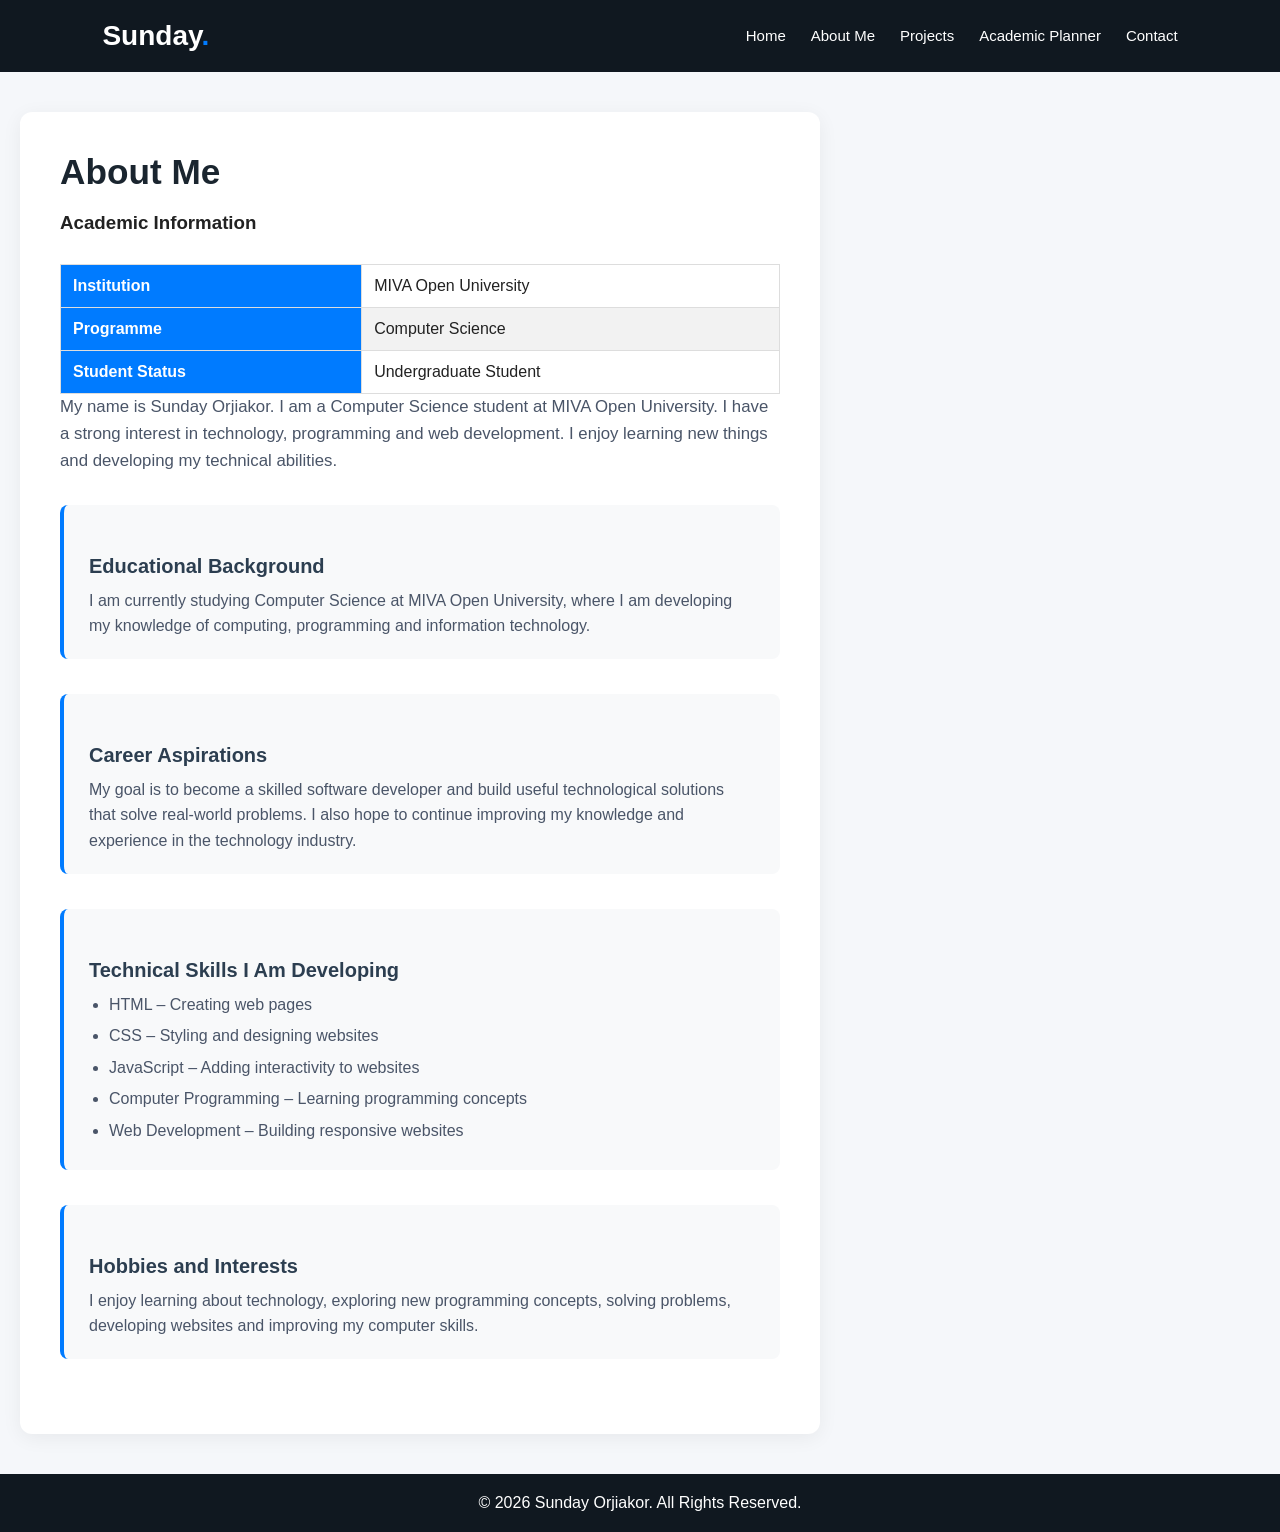
==== about.html @ 1cc2ec7a "Add files via upload" ====
<!DOCTYPE html>
<html lang="en">

<head>
    <meta charset="UTF-8">
    <meta name="viewport" content="width=device-width, initial-scale=1.0">
    <title>About Me | Sunday Orjiakor</title>
    <link rel="stylesheet" href="style.css">
</head>

<body>

    <header>
        <nav>
            <h2 class="logo">Sunday<span>.</span></h2>

            <ul>
                <li><a href="index.html">Home</a></li>
                <li><a href="about.html">About Me</a></li>
                <li><a href="projects.html">Projects</a></li>
                <li><a href="planner.html">Academic Planner</a></li>
                <li><a href="contact.html">Contact</a></li>
            </ul>
        </nav>
    </header>

    <main class="about-section">

        <h1>About Me</h1>
<h3>Academic Information</h3>

<table class="academic-table">
    <tr>
        <th>Institution</th>
        <td>MIVA Open University</td>
    </tr>
    <tr>
        <th>Programme</th>
        <td>Computer Science</td>
    </tr>
    <tr>
        <th>Student Status</th>
        <td>Undergraduate Student</td>
    </tr>
</table>
        <p>
            My name is Sunday Orjiakor. I am a Computer Science student
            at MIVA Open University. I have a strong interest in technology,
            programming and web development. I enjoy learning new things
            and developing my technical abilities.
        </p>

        <section>
            <h2>Educational Background</h2>
            <p>
                I am currently studying Computer Science at MIVA Open
                University, where I am developing my knowledge of computing,
                programming and information technology.
            </p>
        </section>

        <section>
            <h2>Career Aspirations</h2>
            <p>
                My goal is to become a skilled software developer and build
                useful technological solutions that solve real-world
                problems. I also hope to continue improving my knowledge
                and experience in the technology industry.
            </p>
        </section>

        <section>
            <h2>Technical Skills I Am Developing</h2>

            <ul>
                <li>HTML – Creating web pages</li>
                <li>CSS – Styling and designing websites</li>
                <li>JavaScript – Adding interactivity to websites</li>
                <li>Computer Programming – Learning programming concepts</li>
                <li>Web Development – Building responsive websites</li>
            </ul>
        </section>

        <section>
            <h2>Hobbies and Interests</h2>
            <p>
                I enjoy learning about technology, exploring new programming
                concepts, solving problems, developing websites and
                improving my computer skills.
            </p>
        </section>

    </main>

    <footer>
        <p>&copy; 2026 Sunday Orjiakor. All Rights Reserved.</p>
    </footer>

    <script src="script.js"></script>

</body>
</html>
---- style.css ----
* {
    margin: 0;
    padding: 0;
    box-sizing: border-box;
    font-family: Arial, sans-serif;
}

body {
    background-color: #f5f7fa;
    color: #222;
}

header {
    background-color: #101820;
    padding: 20px 8%;
}

nav {
    display: flex;
    justify-content: space-between;
    align-items: center;
}

.logo {
    color: white;
    font-size: 28px;
}

.logo span {
    color: #007bff;
}

nav ul {
    display: flex;
    list-style: none;
    gap: 25px;
}

nav ul li a {
    text-decoration: none;
    color: white !important;
    font-size: 15px;
}

nav ul li a:hover {
    color: #007bff !important;
}

.hero {
    min-height: 80vh;
    display: flex;
    align-items: center;
    padding: 60px 10%;
}

.hero-text {
    max-width: 700px;
}

.hero-text h4 {
    color: #007bff;
    margin-bottom: 15px;
    letter-spacing: 2px;
}

.hero-text h1 {
    font-size: 45px;
    margin-bottom: 15px;
}

.hero-text h1 span {
    color: #007bff;
}

.hero-text h2 {
    margin-bottom: 20px;
    color: #444;
}

.hero-text p {
    font-size: 17px;
    line-height: 1.8;
    margin-bottom: 30px;
}

.btn {
    display: inline-block;
    background-color: #007bff;
    color: white;
    padding: 14px 25px;
    text-decoration: none;
    border-radius: 5px;
}

.btn:hover {
    background-color: #0056b3;
}

footer {
    background-color: #101820;
    color: white;
    text-align: center;
    padding: 20px;
}

@media (max-width: 768px) {
    nav {
        flex-direction: column;
        gap: 20px;
    }

    nav ul {
        flex-wrap: wrap;
        justify-content: center;
        gap: 15px;
    }

    .hero-text h1 {
        font-size: 32px;
    }
}

/* ACADEMIC PLANNER */

.planner-section {
    max-width: 800px;
    margin: 60px auto;
    padding: 30px;
    text-align: center;
}

.planner-section h1 {
    margin-bottom: 15px;
}

.task-input {
    display: flex;
    gap: 10px;
    margin: 30px 0;
}

.task-input input {
    flex: 1;
    padding: 12px;
    border: 1px solid #ccc;
    border-radius: 5px;
}

.task-input button {
    background-color: #007bff;
    color: white;
    border: none;
    padding: 12px 20px;
    border-radius: 5px;
    cursor: pointer;
}

#taskList {
    list-style: none;
}

#taskList li {
    background: white;
    padding: 15px;
    margin-bottom: 10px;
    display: flex;
    justify-content: space-between;
    align-items: center;
    border-radius: 5px;
}

#taskList li.completed span {
    text-decoration: line-through;
    color: gray;
}

.task-buttons button {
    margin-left: 8px;
    padding: 7px 10px;
    cursor: pointer;
}

/* CONTACT PAGE */

.contact-section {
    max-width: 650px;
    margin: 50px auto;
    padding: 30px;
}

.contact-section h1,
.contact-section > p {
    text-align: center;
    margin-bottom: 20px;
}

#contactForm {
    display: flex;
    flex-direction: column;
    gap: 12px;
}

#contactForm input,
#contactForm textarea {
    padding: 12px;
    border: 1px solid #ccc;
    border-radius: 5px;
    font-size: 15px;
}

#contactForm button {
    background-color: #007bff;
    color: white;
    border: none;
    padding: 14px;
    border-radius: 5px;
    cursor: pointer;
}

#contactForm button:hover {
    background-color: #0056b3;
}

#formResponse {
    margin-top: 20px;
    text-align: center;
}

.profile-image {
    width: 120px;
    height: 120px;
    max-width: 100%;
    border-radius: 50%;
    object-fit: cover;
    border: 4px solid #007bff;
    margin: 20px 0;
    display: block;
}

.projects-section {
    padding: 40px 20px;
    text-align: center;
}

.project-container {
    display: flex;
    flex-wrap: wrap;
    justify-content: center;
    gap: 25px;
    margin-top: 30px;
}

.project-card {
    width: 300px;
    padding: 20px;
    background: white;
    border-radius: 10px;
    box-shadow: 0 4px 10px rgba(0, 0, 0, 0.1);
    text-align: center;
}

.project-card img {
    width: 100%;
    height: 180px;
    object-fit: contain;
    border-radius: 8px;
    margin: 15px 0;
}

.project-card a {
    display: inline-block;
    margin-top: 15px;
    color: #007bff;
}

/* ==========================================
   Professional Styling for About Page (Left Aligned & Left Positioned)
   ========================================== */

main.about-section {
    max-width: 800px;
    margin: 40px 20px; /* Shifts the entire white card box to the left */
    padding: 40px;
    background: #ffffff;
    border-radius: 12px;
    box-shadow: 0 4px 20px rgba(0, 0, 0, 0.06);
    text-align: left !important;
}

main.about-section > h1 {
    font-size: 2.2rem;
    color: #1a252f;
    margin-bottom: 20px;
    text-align: left !important;
}

main.about-section > p {
    font-size: 1.05rem;
    line-height: 1.7;
    color: #4a5568;
    margin-bottom: 30px;
    text-align: left !important;
}

main.about-section section {
    background: #f8f9fa;
    margin-bottom: 35px;
    padding: 20px 25px;
    border-radius: 8px;
    border-left: 4px solid #007bff;
    transition: transform 0.2s ease, box-shadow 0.2s ease;
    text-align: left;
}

main.about-section section:hover {
    transform: translateY(-2px);
    box-shadow: 0 6px 15px rgba(0, 0, 0, 0.05);
}

main.about-section h2 {
    font-size: 1.25rem;
    color: #2c3e50;
    margin-bottom: 10px;
    text-align: left;
}

main.about-section p, 
main.about-section li {
    line-height: 1.6;
    color: #4a5568;
    text-align: left;
}

main.about-section ul {
    margin-top: 10px;
    padding-left: 20px;
}

main.about-section li {
    margin-bottom: 6px;
}
/* About Me Page */

.about-section {
    max-width: 900px;
    margin: 40px auto;
    padding: 30px;
    background: white;
    border-radius: 12px;
    box-shadow: 0 4px 12px rgba(0, 0, 0, 0.08);
}

.about-section h1 {
    text-align: center;
    color: #007bff;
    margin-bottom: 25px;
}

.about-section h2 {
    color: #007bff;
    margin-top: 30px;
    margin-bottom: 15px;
}

.about-section p {
    line-height: 1.8;
    color: #333;
}

.about-section ul {
    padding-left: 25px;
    line-height: 2;
}
/* Academic Information Table */

.academic-table {
    width: 100%;
    border-collapse: collapse;
    margin-top: 30px;
    background: white;
}

.academic-table th,
.academic-table td {
    border: 1px solid #ddd;
    padding: 12px;
    text-align: left;
}

.academic-table th {
    background: #007bff;
    color: white;
}

.academic-table tr:nth-child(even) {
    background: #f2f2f2;
}
/* Mobile Responsive Design */
@media screen and (max-width: 768px) {

    nav {
        flex-direction: column;
        align-items: center;
    }

    nav ul {
        display: flex;
        flex-wrap: wrap;
        justify-content: center;
        padding: 0;
        gap: 10px;
    }

    .project-container {
        flex-direction: column;
        align-items: center;
    }

    .project-card {
        width: 100%;
        max-width: 300px;
    }

    .about-section {
        margin: 20px 12px;
        padding: 20px;
    }

    .academic-table {
        font-size: 14px;
    }
}
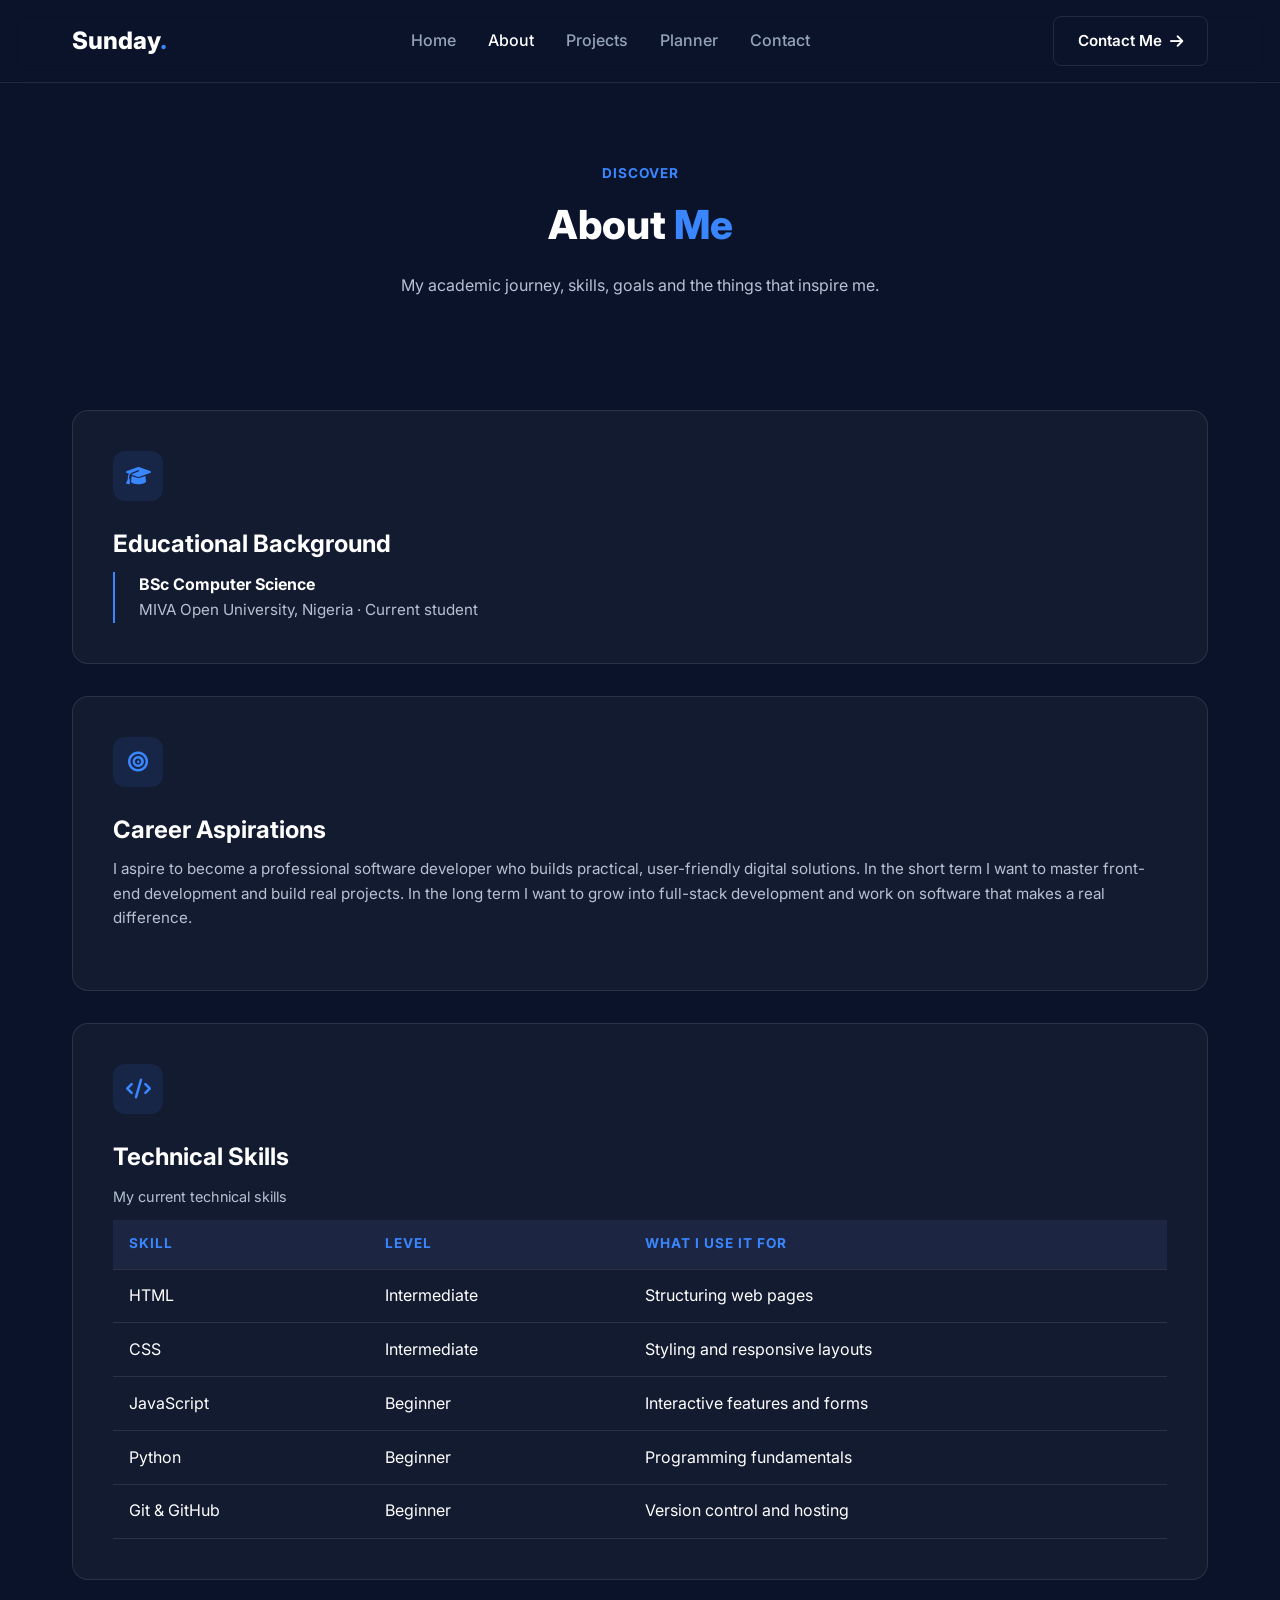
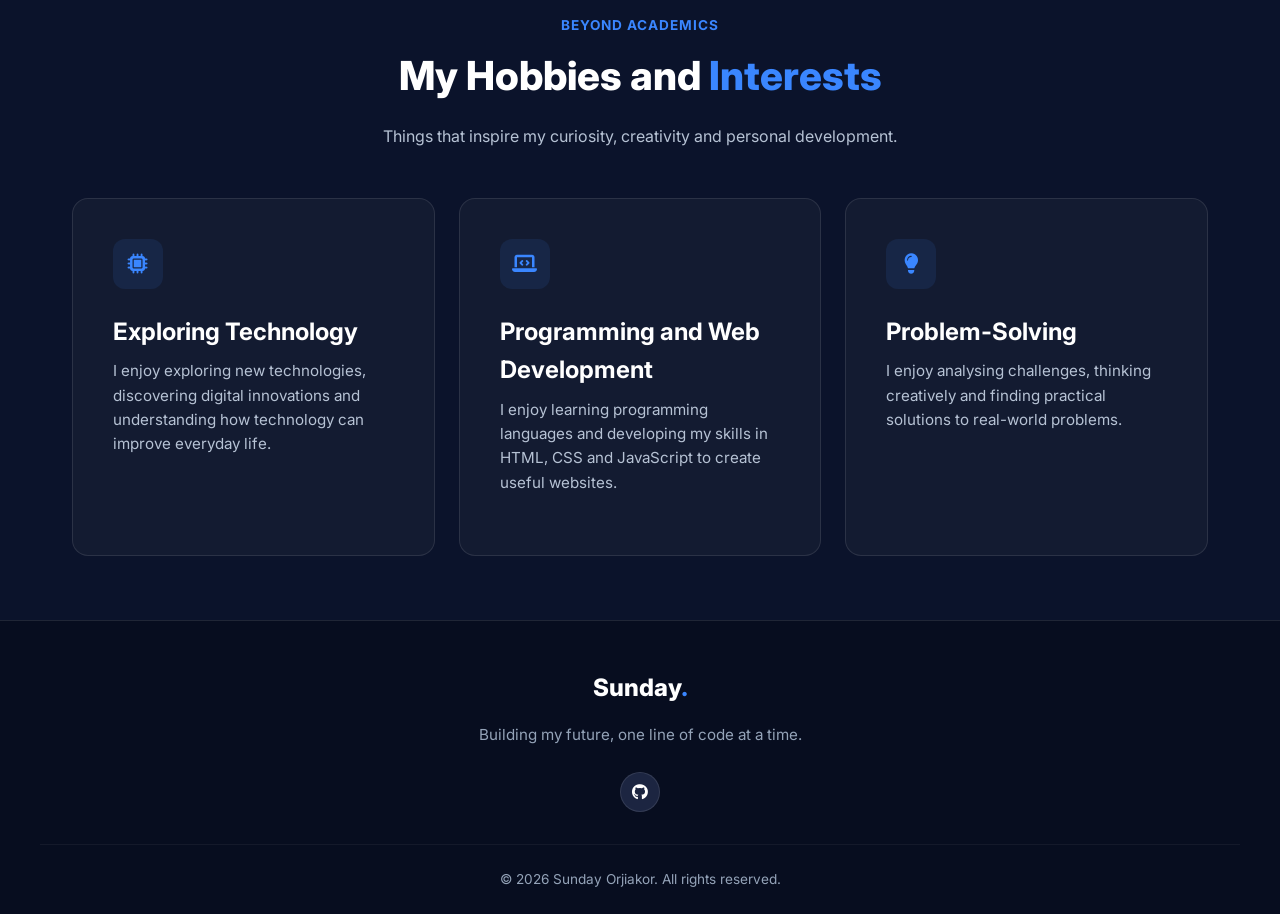
==== commit 4f18019b: "Add files via upload "Update portfolio files" in the commit box." ====
--- a/about.html
+++ b/about.html
@@ -1,102 +1,140 @@
 <!DOCTYPE html>
 <html lang="en">
+<head>
+  <meta charset="UTF-8">
+  <meta name="viewport" content="width=device-width, initial-scale=1.0">
+  <meta name="description" content="Learn about Sunday Orjiakor: education, career aspirations, technical skills, hobbies and interests.">
+  <title>About Me | Sunday Orjiakor</title>
 
-<head>
-    <meta charset="UTF-8">
-    <meta name="viewport" content="width=device-width, initial-scale=1.0">
-    <title>About Me | Sunday Orjiakor</title>
-    <link rel="stylesheet" href="style.css">
+  <link rel="preconnect" href="https://fonts.googleapis.com">
+  <link rel="preconnect" href="https://fonts.gstatic.com" crossorigin>
+  <link href="https://fonts.googleapis.com/css2?family=Caveat:wght@400;500;600;700&family=Inter:wght@400;500;600;700;800&display=swap" rel="stylesheet">
+  <link rel="stylesheet" href="https://cdnjs.cloudflare.com/ajax/libs/font-awesome/6.5.0/css/all.min.css">
+  <link rel="stylesheet" href="style.css">
 </head>
-
 <body>
 
-    <header>
-        <nav>
-            <h2 class="logo">Sunday<span>.</span></h2>
+  <!-- NAVIGATION BAR -->
+  <header class="navbar">
+    <div class="nav-container">
+      <a href="index.html" class="brand">Sunday<span>.</span></a>
+      <nav class="nav-links">
+        <a href="index.html">Home</a>
+        <a href="about.html" class="active">About</a>
+        <a href="projects.html">Projects</a>
+        <a href="planner.html">Planner</a>
+        <a href="contact.html">Contact</a>
+      </nav>
+      <a href="contact.html" class="btn btn-outline">
+        Contact Me <i class="fas fa-arrow-right"></i>
+      </a>
+    </div>
+  </header>
 
-            <ul>
-                <li><a href="index.html">Home</a></li>
-                <li><a href="about.html">About Me</a></li>
-                <li><a href="projects.html">Projects</a></li>
-                <li><a href="planner.html">Academic Planner</a></li>
-                <li><a href="contact.html">Contact</a></li>
-            </ul>
-        </nav>
-    </header>
+  <!-- INTRO HEADING -->
+  <section class="hero about-hero">
+    <div class="section-heading">
+      <span class="section-label">Discover</span>
+      <h1>About <span>Me</span></h1>
+      <p>My academic journey, skills, goals and the things that inspire me.</p>
+    </div>
+  </section>
 
-    <main class="about-section">
+  <main class="main-section">
 
-        <h1>About Me</h1>
-<h3>Academic Information</h3>
+    <!-- EDUCATIONAL BACKGROUND -->
+    <section class="info-card about-card">
+      <div class="card-icon"><i class="fas fa-graduation-cap"></i></div>
+      <h3>Educational Background</h3>
+      <ul class="timeline">
+        <li>
+          <strong>BSc Computer Science</strong>
+          <span>MIVA Open University, Nigeria &middot; Current student</span>
+        </li>
+      </ul>
+    </section>
 
-<table class="academic-table">
-    <tr>
-        <th>Institution</th>
-        <td>MIVA Open University</td>
-    </tr>
-    <tr>
-        <th>Programme</th>
-        <td>Computer Science</td>
-    </tr>
-    <tr>
-        <th>Student Status</th>
-        <td>Undergraduate Student</td>
-    </tr>
-</table>
-        <p>
-            My name is Sunday Orjiakor. I am a Computer Science student
-            at MIVA Open University. I have a strong interest in technology,
-            programming and web development. I enjoy learning new things
-            and developing my technical abilities.
-        </p>
+    <!-- CAREER ASPIRATIONS -->
+    <section class="info-card about-card">
+      <div class="card-icon"><i class="fas fa-bullseye"></i></div>
+      <h3>Career Aspirations</h3>
+      <p>
+        I aspire to become a professional software developer who builds
+        practical, user-friendly digital solutions. In the short term I want
+        to master front-end development and build real projects. In the long
+        term I want to grow into full-stack development and work on software
+        that makes a real difference.
+      </p>
+    </section>
 
-        <section>
-            <h2>Educational Background</h2>
-            <p>
-                I am currently studying Computer Science at MIVA Open
-                University, where I am developing my knowledge of computing,
-                programming and information technology.
-            </p>
-        </section>
+    <!-- TECHNICAL SKILLS (TABLE) -->
+    <section class="info-card about-card">
+      <div class="card-icon"><i class="fas fa-code"></i></div>
+      <h3>Technical Skills</h3>
+      <div class="table-wrap">
+        <table class="skills-table">
+          <caption>My current technical skills</caption>
+          <thead>
+            <tr>
+              <th scope="col">Skill</th>
+              <th scope="col">Level</th>
+              <th scope="col">What I use it for</th>
+            </tr>
+          </thead>
+          <tbody>
+            <tr><td>HTML</td><td>Intermediate</td><td>Structuring web pages</td></tr>
+            <tr><td>CSS</td><td>Intermediate</td><td>Styling and responsive layouts</td></tr>
+            <tr><td>JavaScript</td><td>Beginner</td><td>Interactive features and forms</td></tr>
+            <tr><td>Python</td><td>Beginner</td><td>Programming fundamentals</td></tr>
+            <tr><td>Git &amp; GitHub</td><td>Beginner</td><td>Version control and hosting</td></tr>
+          </tbody>
+        </table>
+      </div>
+    </section>
 
-        <section>
-            <h2>Career Aspirations</h2>
-            <p>
-                My goal is to become a skilled software developer and build
-                useful technological solutions that solve real-world
-                problems. I also hope to continue improving my knowledge
-                and experience in the technology industry.
-            </p>
-        </section>
+    <!-- HOBBIES AND INTERESTS -->
+    <div class="section-heading">
+      <span class="section-label">Beyond Academics</span>
+      <h2>My Hobbies and <span>Interests</span></h2>
+      <p>Things that inspire my curiosity, creativity and personal development.</p>
+    </div>
 
-        <section>
-            <h2>Technical Skills I Am Developing</h2>
+    <div class="cards-grid">
+      <article class="info-card">
+        <div class="card-icon"><i class="fas fa-microchip"></i></div>
+        <h3>Exploring Technology</h3>
+        <p>I enjoy exploring new technologies, discovering digital innovations and understanding how technology can improve everyday life.</p>
+      </article>
 
-            <ul>
-                <li>HTML – Creating web pages</li>
-                <li>CSS – Styling and designing websites</li>
-                <li>JavaScript – Adding interactivity to websites</li>
-                <li>Computer Programming – Learning programming concepts</li>
-                <li>Web Development – Building responsive websites</li>
-            </ul>
-        </section>
+      <article class="info-card">
+        <div class="card-icon"><i class="fas fa-laptop-code"></i></div>
+        <h3>Programming and Web Development</h3>
+        <p>I enjoy learning programming languages and developing my skills in HTML, CSS and JavaScript to create useful websites.</p>
+      </article>
 
-        <section>
-            <h2>Hobbies and Interests</h2>
-            <p>
-                I enjoy learning about technology, exploring new programming
-                concepts, solving problems, developing websites and
-                improving my computer skills.
-            </p>
-        </section>
+      <article class="info-card">
+        <div class="card-icon"><i class="fas fa-lightbulb"></i></div>
+        <h3>Problem-Solving</h3>
+        <p>I enjoy analysing challenges, thinking creatively and finding practical solutions to real-world problems.</p>
+      </article>
+    </div>
 
-    </main>
+  </main>
 
-    <footer>
-        <p>&copy; 2026 Sunday Orjiakor. All Rights Reserved.</p>
-    </footer>
+  <!-- FOOTER -->
+  <footer class="footer">
+    <div class="footer-content">
+      <a href="index.html" class="brand">Sunday<span>.</span></a>
+      <p>Building my future, one line of code at a time.</p>
+      <div class="footer-socials">
+        <a href="https://github.com/ksunesky" target="_blank" rel="noopener" aria-label="GitHub"><i class="fab fa-github"></i></a>
+      </div>
+    </div>
+    <div class="footer-bottom">
+      <p>&copy; 2026 Sunday Orjiakor. All rights reserved.</p>
+    </div>
+  </footer>
 
-    <script src="script.js"></script>
-
+  <script src="script.js"></script>
 </body>
 </html>
--- a/style.css
+++ b/style.css
@@ -1,432 +1,906 @@
+/* =========================================
+   1. CSS RESET & VARIABLES
+========================================= */
 * {
     margin: 0;
     padding: 0;
     box-sizing: border-box;
-    font-family: Arial, sans-serif;
+}
+
+:root {
+    --bg-primary: #0b132b;
+    --bg-secondary: #1c2541;
+    --bg-card: #131b31;
+    --accent-blue: #3a86ff;
+    --accent-hover: #2667cc;
+    --text-main: #ffffff;
+    --text-muted: #94a3b8;
+    --text-soft: #b6c2d4;
+    --border-color: rgba(255, 255, 255, 0.1);
+    --success: #2ecc71;
+    --danger: #ff4d4d;
+    --transition: all 0.3s ease;
+}
+
+html {
+    scroll-behavior: smooth;
 }
 
 body {
-    background-color: #f5f7fa;
-    color: #222;
-}
-
-header {
-    background-color: #101820;
-    padding: 20px 8%;
-}
-
-nav {
+    font-family: 'Inter', sans-serif;
+    background-color: var(--bg-primary);
+    color: var(--text-main);
+    line-height: 1.6;
+    overflow-x: hidden;
+}
+
+img {
+    max-width: 100%;
+}
+
+/* =========================================
+   2. NAVIGATION BAR
+========================================= */
+.navbar {
+    position: fixed;
+    top: 0;
+    left: 0;
+    width: 100%;
+    background-color: rgba(11, 19, 43, 0.95);
+    backdrop-filter: blur(10px);
+    border-bottom: 1px solid var(--border-color);
+    z-index: 1000;
+}
+
+.nav-container {
+    max-width: 1200px;
+    margin: 0 auto;
+    padding: 1rem 2rem;
     display: flex;
     justify-content: space-between;
     align-items: center;
 }
 
-.logo {
-    color: white;
-    font-size: 28px;
-}
-
-.logo span {
-    color: #007bff;
-}
-
-nav ul {
-    display: flex;
+.brand {
+    font-size: 1.5rem;
+    font-weight: 800;
+    color: var(--text-main);
+    text-decoration: none;
+}
+
+.brand span {
+    color: var(--accent-blue);
+}
+
+.nav-links {
+    display: flex;
+    gap: 2rem;
+    align-items: center;
+}
+
+.nav-links a {
+    color: var(--text-muted);
+    text-decoration: none;
+    font-weight: 500;
+    transition: var(--transition);
+}
+
+.nav-links a:hover,
+.nav-links a.active {
+    color: var(--text-main);
+}
+
+/* =========================================
+   3. BUTTONS
+========================================= */
+.btn {
+    display: inline-flex;
+    align-items: center;
+    gap: 0.5rem;
+    padding: 0.75rem 1.5rem;
+    border-radius: 8px;
+    font-weight: 600;
+    text-decoration: none;
+    transition: var(--transition);
+    cursor: pointer;
+    border: none;
+    font-size: 0.95rem;
+}
+
+.btn-primary {
+    background-color: var(--accent-blue);
+    color: var(--text-main);
+}
+
+.btn-primary:hover {
+    background-color: var(--accent-hover);
+    transform: translateY(-2px);
+}
+
+.btn-outline {
+    background: transparent;
+    color: var(--text-main);
+    border: 1px solid var(--border-color);
+}
+
+.btn-outline:hover {
+    border-color: var(--accent-blue);
+    background-color: rgba(58, 134, 255, 0.05);
+}
+
+/* =========================================
+   4. HERO SECTION
+========================================= */
+.hero {
+    padding: 10rem 2rem 3rem;
+    max-width: 1200px;
+    margin: 0 auto;
+}
+
+.hero-container {
+    display: grid;
+    grid-template-columns: 1.2fr 1fr;
+    gap: 4rem;
+    align-items: start;
+}
+
+.welcome-tag {
+    display: inline-flex;
+    align-items: center;
+    gap: 0.5rem;
+    background-color: rgba(58, 134, 255, 0.1);
+    color: #6fa8ff;
+    padding: 0.4rem 1rem;
+    border-radius: 50px;
+    font-size: 0.9rem;
+    font-weight: 600;
+    margin-bottom: 1.5rem;
+}
+
+.hero-content h1 {
+    font-size: 3.5rem;
+    font-weight: 800;
+    line-height: 1.1;
+    margin-bottom: 1rem;
+}
+
+.hero-content h1 span {
+    color: var(--accent-blue);
+}
+
+.hero-content h2 {
+    font-size: 1.5rem;
+    color: var(--text-main);
+    font-weight: 500;
+    margin-bottom: 1.5rem;
+}
+
+.hero-description {
+    color: var(--text-soft);
+    font-size: 1.05rem;
+    margin-bottom: 2rem;
+}
+
+.hero-buttons {
+    display: flex;
+    flex-wrap: wrap;
+    gap: 1rem;
+}
+
+.social-links {
+    display: flex;
+    gap: 1rem;
+    margin-top: 1.5rem;
+}
+
+.social-links a {
+    width: 40px;
+    height: 40px;
+    border-radius: 50%;
+    background: var(--bg-secondary);
+    color: var(--text-main);
+    border: 1px solid var(--border-color);
+    display: flex;
+    align-items: center;
+    justify-content: center;
+    text-decoration: none;
+    transition: var(--transition);
+}
+
+.social-links a:hover {
+    background: var(--accent-blue);
+    border-color: var(--accent-blue);
+}
+
+.hero-visual {
+    display: flex;
+    flex-direction: column;
+    align-items: center;  
+    gap: 1.5rem;
+    margin-top: 3.2rem; /* Pulls the frame up to match the text header */
+}
+
+.avatar-ring {
+    width: 280px;
+    height: 280px;
+    border-radius: 50%;
+    background: linear-gradient(135deg, var(--accent-blue), var(--bg-secondary));
+    padding: 6px;
+    display: flex;
+    align-items: center;
+    justify-content: center;
+}
+
+.avatar-ring img {
+    width: 100%;
+    height: 100%;
+    border-radius: 50%;
+    object-fit: cover;
+    background-color: var(--bg-card);
+}
+
+.hero-note {
+    font-family: 'Caveat', cursive;
+    font-size: 1.5rem;
+    color: var(--accent-blue);
+}
+
+/* =========================================
+   5. MAIN CONTENT & SECTIONS
+========================================= */
+.main-section {
+    max-width: 1200px;
+    margin: 0 auto;
+    padding: 4rem 2rem;
+}
+
+.section-heading {
+    text-align: center;
+    max-width: 700px;
+    margin: 0 auto 3rem;
+}
+
+.section-label {
+    display: inline-block;
+    color: var(--accent-blue);
+    font-size: 0.85rem;
+    font-weight: 700;
+    text-transform: uppercase;
+    letter-spacing: 1px;
+    margin-bottom: 0.5rem;
+}
+
+.section-heading h1,
+.section-heading h2 {
+    font-size: 2.5rem;
+    font-weight: 800;
+    margin-bottom: 1rem;
+    text-wrap: balance;
+}
+
+.section-heading h1 span,
+.section-heading h2 span {
+    color: var(--accent-blue);
+}
+
+.section-heading p {
+    color: var(--text-soft);
+}
+
+/* =========================================
+   6. CARDS
+========================================= */
+.cards-grid {
+    display: grid;
+    grid-template-columns: repeat(auto-fit, minmax(280px, 1fr));
+    gap: 1.5rem;
+}
+
+.info-card {
+    background-color: var(--bg-card);
+    border: 1px solid var(--border-color);
+    border-radius: 16px;
+    padding: 2.5rem;
+    transition: var(--transition);
+}
+
+.cards-grid .info-card:hover {
+    transform: translateY(-4px);
+    border-color: var(--accent-blue);
+}
+
+.card-icon {
+    width: 50px;
+    height: 50px;
+    border-radius: 12px;
+    background-color: rgba(58, 134, 255, 0.1);
+    color: var(--accent-blue);
+    display: flex;
+    align-items: center;
+    justify-content: center;
+    font-size: 1.25rem;
+    margin-bottom: 1.5rem;
+}
+
+.info-card h3 {
+    font-size: 1.5rem;
+    margin-bottom: 0.5rem;
+}
+
+.info-card > p {
+    color: var(--text-soft);
+    margin-bottom: 1.25rem;
+    font-size: 0.95rem;
+}
+
+.card-link {
+    color: var(--accent-blue);
+    text-decoration: none;
+    font-weight: 600;
+    transition: var(--transition);
+}
+
+.card-link:hover {
+    color: var(--text-main);
+}
+
+/* Skills badges (homepage) */
+.skills-grid,
+.tech-list {
     list-style: none;
-    gap: 25px;
-}
-
-nav ul li a {
+    display: flex;
+    flex-wrap: wrap;
+    gap: 0.5rem;
+    margin: 0.5rem 0 1.25rem;
+}
+
+.skills-grid span,
+.tech-list li {
+    background: rgba(58, 134, 255, 0.12);
+    color: var(--accent-blue);
+    padding: 0.25rem 0.75rem;
+    border-radius: 50px;
+    font-size: 0.8rem;
+    font-weight: 600;
+}
+
+/* Homepage project mini-card */
+.project-slide h4 {
+    margin: 0.5rem 0;
+}
+
+.project-icon {
+    color: var(--accent-blue);
+    font-size: 1.25rem;
+}
+
+.project-slide p {
+    color: var(--text-soft);
+    margin-bottom: 1rem;
+    font-size: 0.95rem;
+}
+
+/* =========================================
+   7. CONTACT LAYOUT & DETAILS
+========================================= */
+.contact-layout {
+    display: grid;
+    grid-template-columns: 1fr 1.3fr;
+    gap: 2.5rem;
+    align-items: start;
+}
+
+.contact-item {
+    display: flex;
+    gap: 1.25rem;
+    margin-bottom: 1.75rem;
+    align-items: flex-start;
+}
+
+.contact-item i {
+    color: var(--accent-blue);
+    font-size: 1.2rem;
+    margin-top: 0.2rem;
+}
+
+.contact-item h4 {
+    font-size: 0.9rem;
+    color: var(--text-muted);
+    margin-bottom: 0.2rem;
+}
+
+.contact-item a,
+.contact-item p {
+    color: var(--text-main);
     text-decoration: none;
-    color: white !important;
-    font-size: 15px;
-}
-
-nav ul li a:hover {
-    color: #007bff !important;
-}
-
-.hero {
-    min-height: 80vh;
-    display: flex;
+    font-weight: 500;
+    transition: var(--transition);
+}
+
+.contact-item a:hover {
+    color: var(--accent-blue);
+}
+
+/* =========================================
+   8. FORM STYLING
+========================================= */
+.form-group {
+    margin-bottom: 1.5rem;
+}
+
+.form-group label {
+    display: block;
+    font-size: 0.9rem;
+    font-weight: 600;
+    margin-bottom: 0.5rem;
+    color: var(--text-main);
+}
+
+.form-group input,
+.form-group textarea {
+    width: 100%;
+    background-color: var(--bg-secondary);
+    border: 1px solid var(--border-color);
+    border-radius: 8px;
+    padding: 0.85rem 1rem 0.85rem 1.15rem;
+    color: var(--text-main);
+    font-family: inherit;
+    font-size: 0.95rem;
+    transition: var(--transition);
+}
+
+.form-group input:focus,
+.form-group textarea:focus {
+    outline: none;
+    border-color: var(--accent-blue);
+    box-shadow: 0 0 0 3px rgba(58, 134, 255, 0.15);
+}
+
+.form-group textarea {
+    resize: vertical;
+}
+
+.error-message {
+    display: block;
+    color: var(--danger);
+    font-size: 0.8rem;
+    margin-top: 0.3rem;
+}
+
+.form-feedback {
+    margin-bottom: 1rem;
+    font-weight: 600;
+    font-size: 0.9rem;
+}
+
+/* =========================================
+   9. CONTACT BANNER & FOOTER
+========================================= */
+.contact-banner {
+    background-color: var(--bg-secondary);
+    border-top: 1px solid var(--border-color);
+    border-bottom: 1px solid var(--border-color);
+    padding: 6rem 2rem;
+    text-align: center;
+}
+
+.contact-content {
+    max-width: 600px;
+    margin: 0 auto;
+}
+
+.contact-content h2 {
+    font-size: 2.2rem;
+    margin-bottom: 1rem;
+    text-wrap: balance;
+}
+
+.contact-content h2 span {
+    color: var(--accent-blue);
+}
+
+.contact-content p {
+    color: var(--text-soft);
+    margin-bottom: 2rem;
+}
+
+/* Contact details inside the banner (homepage) */
+.contact-banner .contact-details {
+    max-width: 420px;
+    margin: 3rem auto 0;
+    text-align: left;
+}
+
+.footer {
+    background-color: #070d1f;
+    border-top: 1px solid var(--border-color);
+    padding: 3rem 2rem 1.5rem;
+    text-align: center;
+}
+
+.footer-content {
+    max-width: 1200px;
+    margin: 0 auto 2rem;
+    display: flex;
+    flex-direction: column;
     align-items: center;
-    padding: 60px 10%;
-}
-
-.hero-text {
+    gap: 1rem;
+}
+
+.footer-content p {
+    color: var(--text-muted);
+    font-size: 0.95rem;
+}
+
+.footer-socials {
+    display: flex;
+    gap: 1rem;
+    margin-top: 0.5rem;
+}
+
+.footer-socials a {
+    width: 40px;
+    height: 40px;
+    border-radius: 50%;
+    background-color: var(--bg-secondary);
+    color: var(--text-main);
+    display: flex;
+    align-items: center;
+    justify-content: center;
+    text-decoration: none;
+    border: 1px solid var(--border-color);
+    transition: var(--transition);
+}
+
+.footer-socials a:hover {
+    background-color: var(--accent-blue);
+    border-color: var(--accent-blue);
+}
+
+.footer-bottom {
+    max-width: 1200px;
+    margin: 0 auto;
+    padding-top: 1.5rem;
+    border-top: 1px solid rgba(255, 255, 255, 0.05);
+    color: var(--text-muted);
+    font-size: 0.85rem;
+}
+
+/* =========================================
+   10. HOMEPAGE AUDIO SECTION
+========================================= */
+.multimedia-content {
     max-width: 700px;
-}
-
-.hero-text h4 {
-    color: #007bff;
-    margin-bottom: 15px;
-    letter-spacing: 2px;
-}
-
-.hero-text h1 {
-    font-size: 45px;
-    margin-bottom: 15px;
-}
-
-.hero-text h1 span {
-    color: #007bff;
-}
-
-.hero-text h2 {
-    margin-bottom: 20px;
-    color: #444;
-}
-
-.hero-text p {
-    font-size: 17px;
-    line-height: 1.8;
-    margin-bottom: 30px;
-}
-
-.btn {
-    display: inline-block;
-    background-color: #007bff;
-    color: white;
-    padding: 14px 25px;
-    text-decoration: none;
-    border-radius: 5px;
-}
-
-.btn:hover {
-    background-color: #0056b3;
-}
-
-footer {
-    background-color: #101820;
-    color: white;
+    margin: 0 auto;
     text-align: center;
-    padding: 20px;
-}
-
+}
+
+.multimedia-content .card-icon {
+    margin-left: auto;
+    margin-right: auto;
+}
+
+.multimedia-content p {
+    color: var(--text-soft);
+}
+
+.multimedia-content audio {
+    width: 100%;
+    max-width: 420px;
+    margin-top: 1rem;
+}
+
+/* =========================================
+   11. PLANNER PAGE
+========================================= */
+.planner-card {
+    margin-bottom: 2rem;
+}
+
+.progress-details {
+    display: flex;
+    gap: 1.5rem;
+    flex-wrap: wrap;
+    margin-bottom: 1rem;
+}
+
+.progress-track {
+    height: 10px;
+    background: var(--bg-secondary);
+    border-radius: 50px;
+    overflow: hidden;
+}
+
+.progress-bar {
+    height: 100%;
+    width: 0%;
+    background: linear-gradient(90deg, var(--accent-blue), var(--success));
+    border-radius: 50px;
+    transition: width 0.4s ease;
+}
+
+#progressText {
+    margin-top: 0.75rem;
+    font-weight: 600;
+    color: var(--text-main);
+}
+
+.task-list {
+    list-style: none;
+    margin-top: 1.5rem;
+    display: flex;
+    flex-direction: column;
+    gap: 0.75rem;
+}
+
+.task-item {
+    display: flex;
+    align-items: center;
+    gap: 1rem;
+    background: var(--bg-secondary);
+    border: 1px solid var(--border-color);
+    border-radius: 10px;
+    padding: 0.85rem 1rem;
+}
+
+.task-item input[type="checkbox"] {
+    width: 20px;
+    height: 20px;
+    accent-color: var(--accent-blue);
+    cursor: pointer;
+}
+
+.task-details {
+    flex: 1;
+    display: flex;
+    flex-direction: column;
+}
+
+.task-date {
+    color: var(--text-soft);
+    font-size: 0.85rem;
+}
+
+.task-item.completed .task-name {
+    text-decoration: line-through;
+    opacity: 0.6;
+}
+
+.task-item.overdue {
+    border-color: var(--danger);
+}
+
+.task-item.overdue .task-date {
+    color: var(--danger);
+    font-weight: 600;
+}
+
+.delete-task {
+    background: none;
+    border: none;
+    color: var(--text-muted);
+    cursor: pointer;
+    font-size: 1rem;
+    padding: 0.4rem;
+    transition: var(--transition);
+}
+
+.delete-task:hover {
+    color: var(--danger);
+}
+
+#emptyMessage {
+    text-align: center;
+    color: var(--text-muted);
+    padding: 2rem 1rem;
+}
+
+/* =========================================
+   12. ABOUT PAGE
+========================================= */
+.about-hero {
+    padding-bottom: 0;
+}
+
+.about-card {
+    margin-bottom: 2rem;
+}
+
+.timeline {
+    list-style: none;
+    border-left: 2px solid var(--accent-blue);
+    padding-left: 1.5rem;
+    display: flex;
+    flex-direction: column;
+    gap: 1.25rem;
+}
+
+.timeline li strong {
+    display: block;
+    color: var(--text-main);
+}
+
+.timeline li span {
+    color: var(--text-soft);
+    font-size: 0.95rem;
+}
+
+.table-wrap {
+    overflow-x: auto;
+}
+
+.skills-table {
+    width: 100%;
+    border-collapse: collapse;
+    min-width: 420px;
+}
+
+.skills-table caption {
+    text-align: left;
+    color: var(--text-soft);
+    font-size: 0.9rem;
+    padding-bottom: 0.75rem;
+}
+
+.skills-table th,
+.skills-table td {
+    text-align: left;
+    padding: 0.85rem 1rem;
+    border-bottom: 1px solid var(--border-color);
+}
+
+.skills-table th {
+    background: var(--bg-secondary);
+    color: var(--accent-blue);
+    font-size: 0.85rem;
+    text-transform: uppercase;
+    letter-spacing: 1px;
+}
+
+.skills-table tbody tr {
+    transition: var(--transition);
+}
+
+.skills-table tbody tr:hover {
+    background: rgba(58, 134, 255, 0.07);
+}
+
+/* =========================================
+   13. PROJECTS PAGE
+========================================= */
+.projects-main {
+    padding-top: 8rem;
+}
+
+.project-card {
+    display: flex;
+    flex-direction: column;
+    padding: 1.5rem;
+}
+
+.project-img {
+    width: 100%;
+    aspect-ratio: 16 / 9;
+    object-fit: cover;
+    border-radius: 10px;
+    border: 1px solid var(--border-color);
+    background: var(--bg-secondary);
+    margin-bottom: 1.25rem;
+}
+
+.project-card h3 {
+    margin-bottom: 0.5rem;
+}
+
+.project-links {
+    margin-top: auto;
+    display: flex;
+    flex-wrap: wrap;
+    gap: 1.25rem;
+}
+
+/* =========================================
+   14. RESPONSIVE DESIGN
+========================================= */
+
+/* Tablets & small laptops */
+@media (max-width: 992px) {
+    .nav-container,
+    .hero,
+    .main-section {
+        padding-left: 24px;
+        padding-right: 24px;
+    }
+
+    .hero-container {
+        grid-template-columns: 1fr;
+        text-align: center;
+        gap: 32px;
+    }
+
+    .hero-buttons,
+    .social-links {
+        justify-content: center;
+    }
+
+    .contact-layout {
+        grid-template-columns: 1fr;
+    }
+}
+
+/* Mobile phones */
 @media (max-width: 768px) {
-    nav {
+    .nav-container {
         flex-direction: column;
-        gap: 20px;
-    }
-
-    nav ul {
+        gap: 12px;
+        padding-top: 14px;
+        padding-bottom: 14px;
+    }
+
+    .nav-links {
         flex-wrap: wrap;
         justify-content: center;
-        gap: 15px;
-    }
-
-    .hero-text h1 {
-        font-size: 32px;
-    }
-}
-
-/* ACADEMIC PLANNER */
-
-.planner-section {
-    max-width: 800px;
-    margin: 60px auto;
-    padding: 30px;
-    text-align: center;
-}
-
-.planner-section h1 {
-    margin-bottom: 15px;
-}
-
-.task-input {
-    display: flex;
-    gap: 10px;
-    margin: 30px 0;
-}
-
-.task-input input {
-    flex: 1;
-    padding: 12px;
-    border: 1px solid #ccc;
-    border-radius: 5px;
-}
-
-.task-input button {
-    background-color: #007bff;
-    color: white;
-    border: none;
-    padding: 12px 20px;
-    border-radius: 5px;
-    cursor: pointer;
-}
-
-#taskList {
-    list-style: none;
-}
-
-#taskList li {
-    background: white;
-    padding: 15px;
-    margin-bottom: 10px;
-    display: flex;
-    justify-content: space-between;
-    align-items: center;
-    border-radius: 5px;
-}
-
-#taskList li.completed span {
-    text-decoration: line-through;
-    color: gray;
-}
-
-.task-buttons button {
-    margin-left: 8px;
-    padding: 7px 10px;
-    cursor: pointer;
-}
-
-/* CONTACT PAGE */
-
-.contact-section {
-    max-width: 650px;
-    margin: 50px auto;
-    padding: 30px;
-}
-
-.contact-section h1,
-.contact-section > p {
-    text-align: center;
-    margin-bottom: 20px;
-}
-
-#contactForm {
-    display: flex;
-    flex-direction: column;
-    gap: 12px;
-}
-
-#contactForm input,
-#contactForm textarea {
-    padding: 12px;
-    border: 1px solid #ccc;
-    border-radius: 5px;
-    font-size: 15px;
-}
-
-#contactForm button {
-    background-color: #007bff;
-    color: white;
-    border: none;
-    padding: 14px;
-    border-radius: 5px;
-    cursor: pointer;
-}
-
-#contactForm button:hover {
-    background-color: #0056b3;
-}
-
-#formResponse {
-    margin-top: 20px;
-    text-align: center;
-}
-
-.profile-image {
-    width: 120px;
-    height: 120px;
-    max-width: 100%;
-    border-radius: 50%;
+        gap: 14px;
+    }
+
+    /* Hide the right-side button on mobile to keep the header clean */
+    .nav-container > .btn-outline {
+        display: none;
+    }
+
+    .hero {
+        padding-top: 11rem;
+    }
+
+    .hero-content h1,
+    .about-hero h1 {
+        font-size: 2.2rem;
+        line-height: 1.2;
+    }
+
+    .section-heading h1,
+    .section-heading h2 {
+        font-size: 1.8rem;
+    }
+
+    .avatar-ring {
+        width: 200px;
+        height: 200px;
+    }
+
+    .info-card {
+        padding: 1.5rem;
+    }
+
+    .projects-main {
+        padding-top: 10rem;
+    }
+
+    .contact-banner {
+        padding: 4rem 1.5rem;
+    }
+}
+
+/* =========================================
+   15. SQUARE / RECTANGLE IMAGE FRAME
+   Add class "frame-rect" next to "avatar-ring" to use it
+========================================= */
+.avatar-ring.frame-rect {
+    width: 100%;
+    height: 240px;
+    border-radius: 20px;
+    padding: 6px;
+}
+
+.avatar-ring.frame-rect img {
+    width: 100%;
+    height: 100%;
+    border-radius: 14px;
     object-fit: cover;
-    border: 4px solid #007bff;
-    margin: 20px 0;
-    display: block;
-}
-
-.projects-section {
-    padding: 40px 20px;
-    text-align: center;
-}
-
-.project-container {
-    display: flex;
-    flex-wrap: wrap;
-    justify-content: center;
-    gap: 25px;
-    margin-top: 30px;
-}
-
-.project-card {
-    width: 300px;
-    padding: 20px;
-    background: white;
-    border-radius: 10px;
-    box-shadow: 0 4px 10px rgba(0, 0, 0, 0.1);
-    text-align: center;
-}
-
-.project-card img {
-    width: 100%;
-    height: 180px;
-    object-fit: contain;
-    border-radius: 8px;
-    margin: 15px 0;
-}
-
-.project-card a {
-    display: inline-block;
-    margin-top: 15px;
-    color: #007bff;
-}
-
-/* ==========================================
-   Professional Styling for About Page (Left Aligned & Left Positioned)
-   ========================================== */
-
-main.about-section {
-    max-width: 800px;
-    margin: 40px 20px; /* Shifts the entire white card box to the left */
-    padding: 40px;
-    background: #ffffff;
-    border-radius: 12px;
-    box-shadow: 0 4px 20px rgba(0, 0, 0, 0.06);
-    text-align: left !important;
-}
-
-main.about-section > h1 {
-    font-size: 2.2rem;
-    color: #1a252f;
-    margin-bottom: 20px;
-    text-align: left !important;
-}
-
-main.about-section > p {
-    font-size: 1.05rem;
-    line-height: 1.7;
-    color: #4a5568;
-    margin-bottom: 30px;
-    text-align: left !important;
-}
-
-main.about-section section {
-    background: #f8f9fa;
-    margin-bottom: 35px;
-    padding: 20px 25px;
-    border-radius: 8px;
-    border-left: 4px solid #007bff;
-    transition: transform 0.2s ease, box-shadow 0.2s ease;
-    text-align: left;
-}
-
-main.about-section section:hover {
-    transform: translateY(-2px);
-    box-shadow: 0 6px 15px rgba(0, 0, 0, 0.05);
-}
-
-main.about-section h2 {
-    font-size: 1.25rem;
-    color: #2c3e50;
-    margin-bottom: 10px;
-    text-align: left;
-}
-
-main.about-section p, 
-main.about-section li {
-    line-height: 1.6;
-    color: #4a5568;
-    text-align: left;
-}
-
-main.about-section ul {
-    margin-top: 10px;
-    padding-left: 20px;
-}
-
-main.about-section li {
-    margin-bottom: 6px;
-}
-/* About Me Page */
-
-.about-section {
-    max-width: 900px;
-    margin: 40px auto;
-    padding: 30px;
-    background: white;
-    border-radius: 12px;
-    box-shadow: 0 4px 12px rgba(0, 0, 0, 0.08);
-}
-
-.about-section h1 {
-    text-align: center;
-    color: #007bff;
-    margin-bottom: 25px;
-}
-
-.about-section h2 {
-    color: #007bff;
-    margin-top: 30px;
-    margin-bottom: 15px;
-}
-
-.about-section p {
-    line-height: 1.8;
-    color: #333;
-}
-
-.about-section ul {
-    padding-left: 25px;
-    line-height: 2;
-}
-/* Academic Information Table */
-
-.academic-table {
-    width: 100%;
-    border-collapse: collapse;
-    margin-top: 30px;
-    background: white;
-}
-
-.academic-table th,
-.academic-table td {
-    border: 1px solid #ddd;
-    padding: 12px;
-    text-align: left;
-}
-
-.academic-table th {
-    background: #007bff;
-    color: white;
-}
-
-.academic-table tr:nth-child(even) {
-    background: #f2f2f2;
-}
-/* Mobile Responsive Design */
-@media screen and (max-width: 768px) {
-
-    nav {
-        flex-direction: column;
-        align-items: center;
-    }
-
-    nav ul {
-        display: flex;
-        flex-wrap: wrap;
-        justify-content: center;
-        padding: 0;
-        gap: 10px;
-    }
-
-    .project-container {
-        flex-direction: column;
-        align-items: center;
-    }
-
-    .project-card {
-        width: 100%;
-        max-width: 300px;
-    }
-
-    .about-section {
-        margin: 20px 12px;
-        padding: 20px;
-    }
-
-    .academic-table {
-        font-size: 14px;
+}
+
+@media (max-width: 768px) {
+    .avatar-ring.frame-rect {
+        height: 260px;
     }
 }
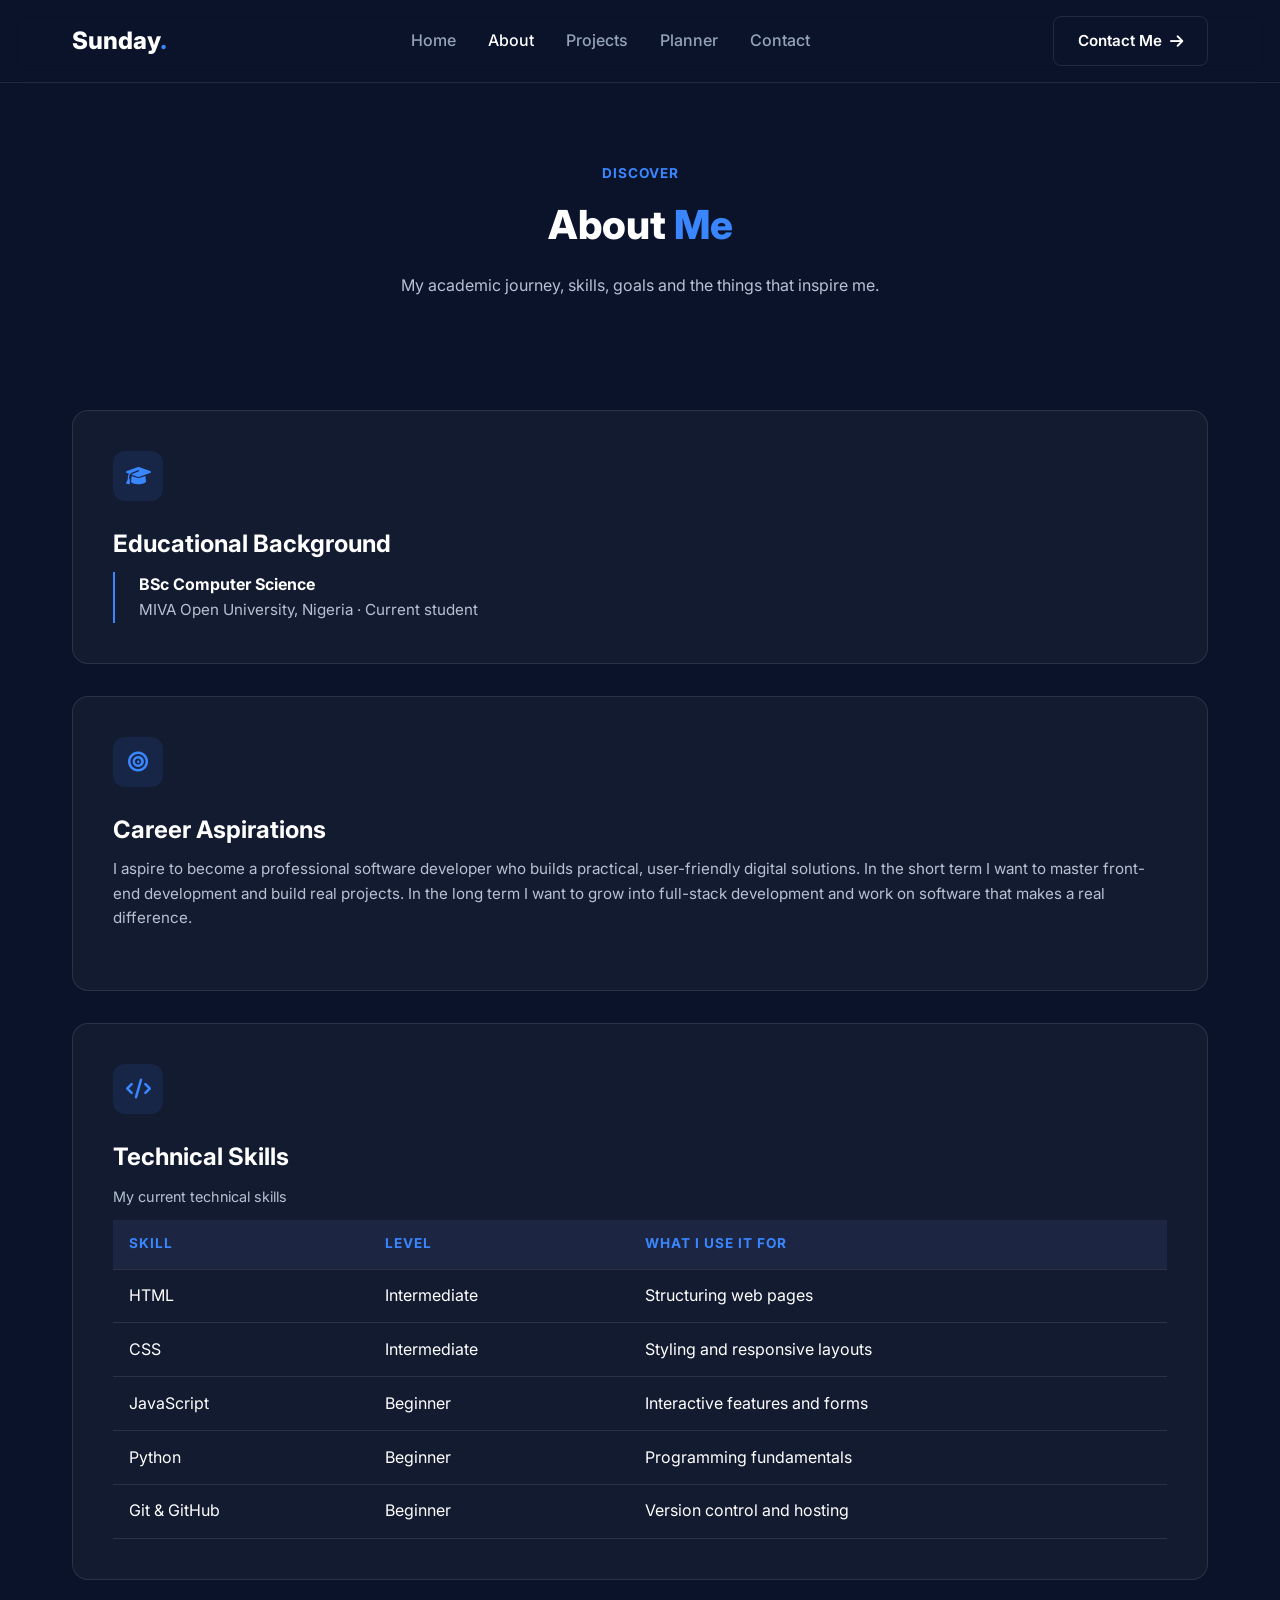
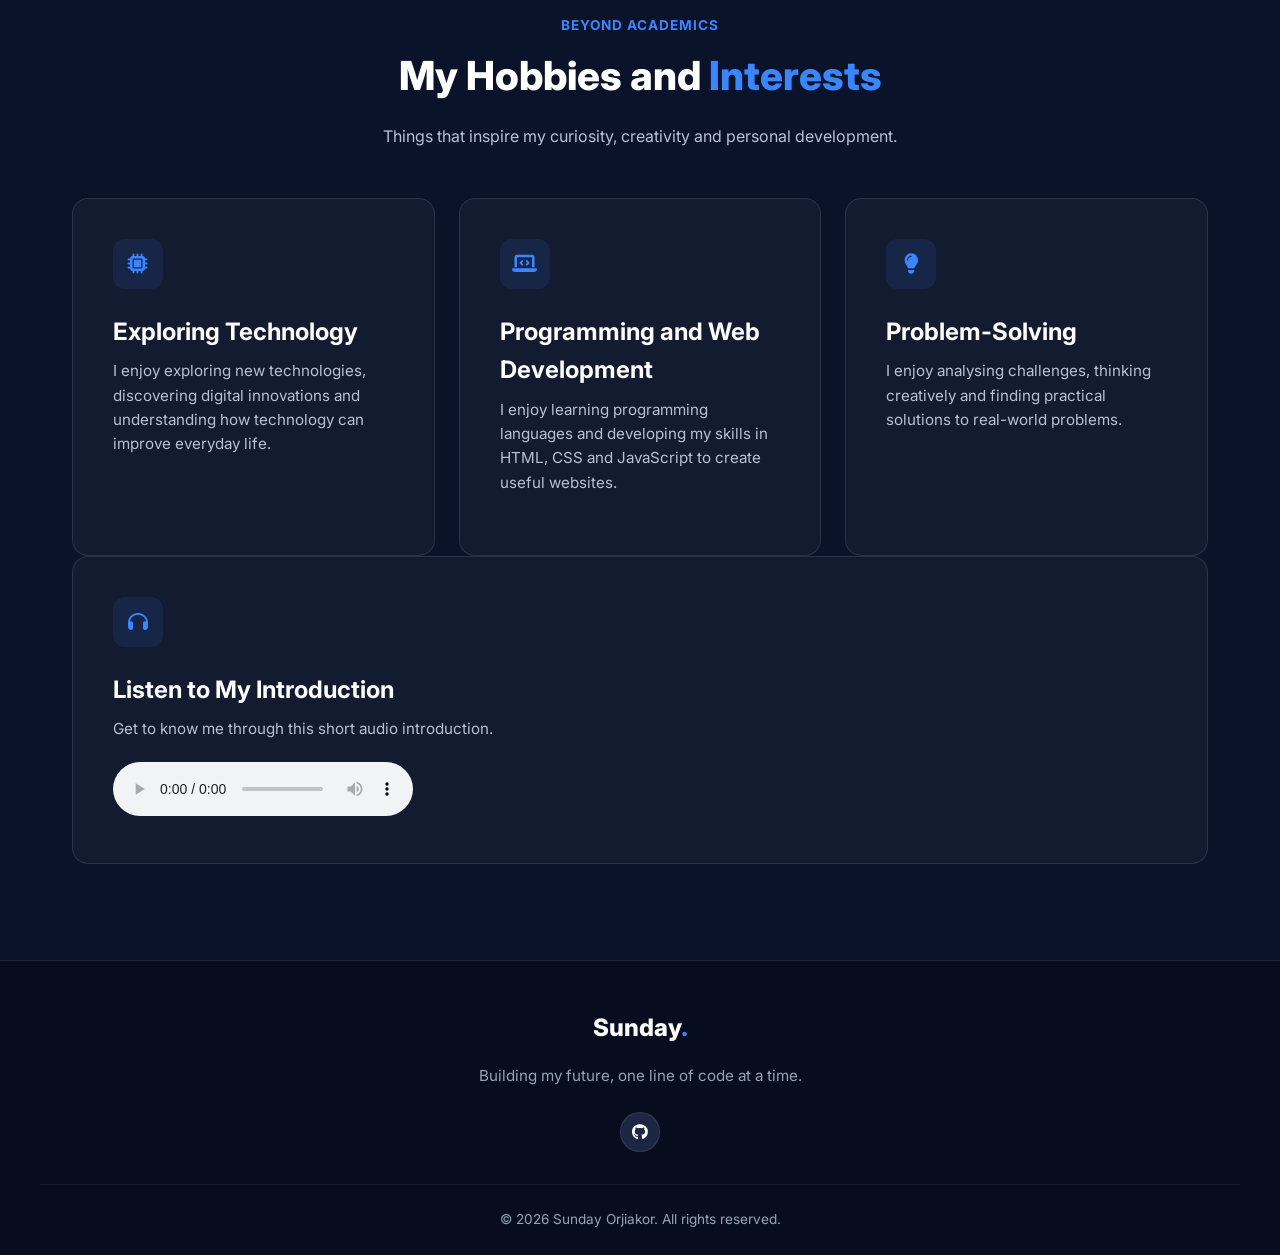
==== commit e88d0117: "Add files via upload" ====
--- a/about.html
+++ b/about.html
@@ -119,6 +119,18 @@
       </article>
     </div>
 
+    <!-- AUDIO INTRODUCTION -->
+    <section class="info-card about-card audio-section">
+      <div class="card-icon"><i class="fas fa-headphones"></i></div>
+      <h3>Listen to My Introduction</h3>
+      <p>Get to know me through this short audio introduction.</p>
+
+      <audio controls>
+        <source src="media/introduction.mp3" type="audio/mpeg">
+        Your browser does not support audio playback.
+      </audio>
+    </section>
+
   </main>
 
   <!-- FOOTER -->
